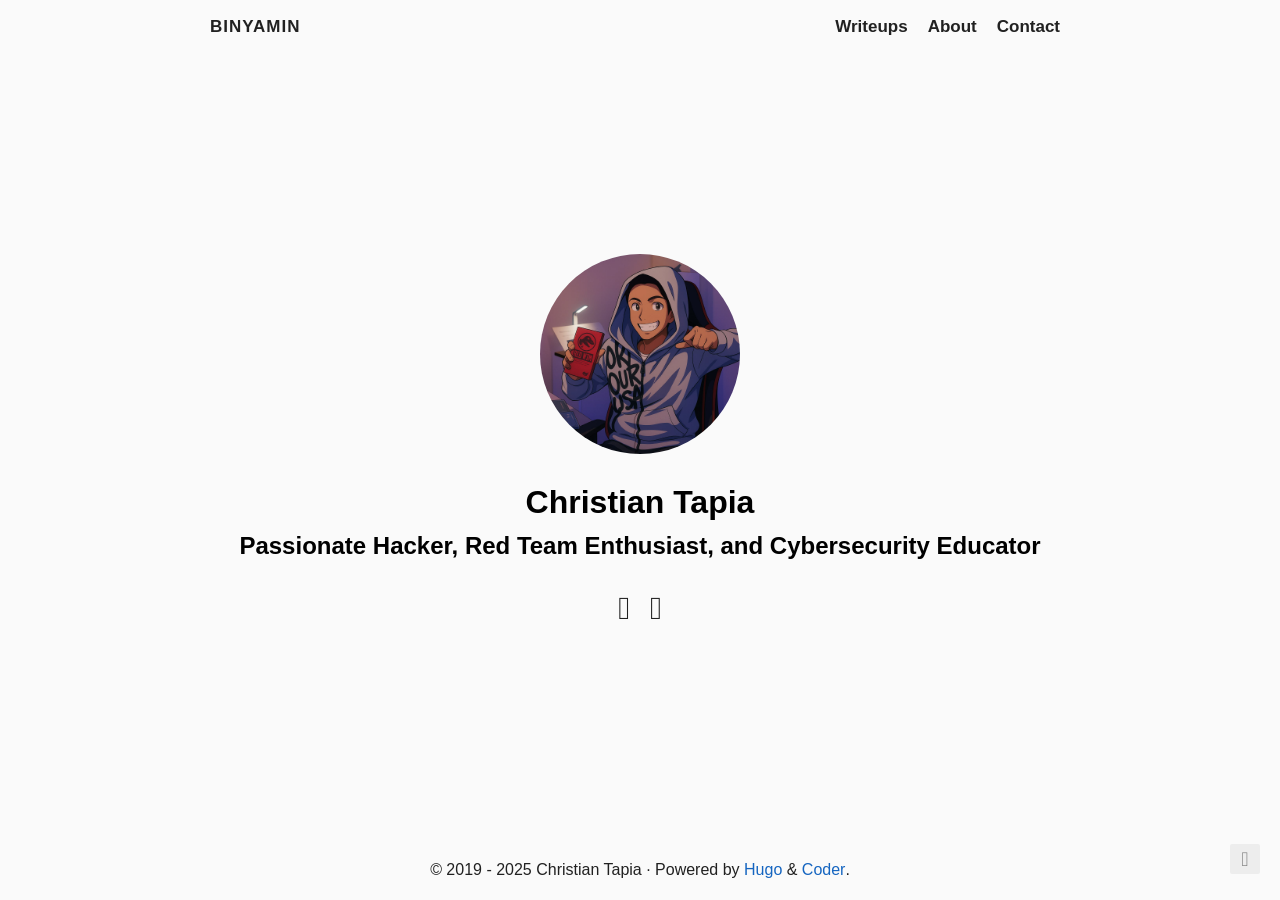
==== index.html @ 78fcf0c3 "Deploy sitio generado con Hugo" ====
<!doctype html><html lang=en><head><title>Binyamin</title>
<meta charset=utf-8><meta name=viewport content="width=device-width,initial-scale=1"><meta name=color-scheme content="light dark"><meta name=author content="Christian Tapia"><meta name=description content="Christian Tapia's personal website"><meta name=keywords content="blog,developer,personal,hacker,redteam,cybersecurity,educator,walkthroughs,ctfs,tryhackme"><meta name=twitter:card content="summary"><meta name=twitter:title content="Binyamin"><meta name=twitter:description content="Christian Tapia's personal website"><meta property="og:url" content="https://binyamint.github.io/"><meta property="og:site_name" content="Binyamin"><meta property="og:title" content="Binyamin"><meta property="og:description" content="Christian Tapia's personal website"><meta property="og:locale" content="en"><meta property="og:type" content="website"><link rel=canonical href=https://binyamint.github.io/><link rel=preload href=/fonts/fa-brands-400.woff2 as=font type=font/woff2 crossorigin><link rel=preload href=/fonts/fa-regular-400.woff2 as=font type=font/woff2 crossorigin><link rel=preload href=/fonts/fa-solid-900.woff2 as=font type=font/woff2 crossorigin><link rel=stylesheet href=/css/coder.min.7763f8bc6341ecf82378e867c285e1549abb063a899be313ccd25dbfcd24fa7d.css integrity="sha256-d2P4vGNB7PgjeOhnwoXhVJq7BjqJm+MTzNJdv80k+n0=" crossorigin=anonymous media=screen><link rel=stylesheet href=/css/coder-dark.min.a00e6364bacbc8266ad1cc81230774a1397198f8cfb7bcba29b7d6fcb54ce57f.css integrity="sha256-oA5jZLrLyCZq0cyBIwd0oTlxmPjPt7y6KbfW/LVM5X8=" crossorigin=anonymous media=screen><link rel=icon type=image/svg+xml href=/img/favicon.svg sizes=any><link rel=icon type=image/png href=/img/favicon-32x32.png sizes=32x32><link rel=icon type=image/png href=/img/favicon-16x16.png sizes=16x16><link rel=apple-touch-icon href=/images/apple-touch-icon.png><link rel=apple-touch-icon sizes=180x180 href=/images/apple-touch-icon.png><link rel=manifest href=/site.webmanifest><link rel=mask-icon href=/images/safari-pinned-tab.svg color=#5bbad5><link rel=alternate type=application/rss+xml href=/index.xml title=Binyamin><meta name=generator content="Hugo 0.145.0"></head><body class="preload-transitions colorscheme-auto"><div class=float-container><a id=dark-mode-toggle class=colorscheme-toggle><i class="fa-solid fa-adjust fa-fw" aria-hidden=true></i></a></div><main class=wrapper><nav class=navigation><section class=container><a class=navigation-title href=https://binyamint.github.io/>Binyamin
</a><input type=checkbox id=menu-toggle>
<label class="menu-button float-right" for=menu-toggle><i class="fa-solid fa-bars fa-fw" aria-hidden=true></i></label><ul class=navigation-list><li class=navigation-item><a class=navigation-link href=/writeups/>Writeups</a></li><li class=navigation-item><a class=navigation-link href=/about/>About</a></li><li class=navigation-item><a class=navigation-link href=/contact/>Contact</a></li></ul></section></nav><div class=content><section class="container centered"><div class=about><div class=avatar><img src=/images/avatar.jpg alt=avatar></div><h1>Christian Tapia</h1><h2>Passionate Hacker, Red Team Enthusiast, and Cybersecurity Educator</h2><ul><li><a href=https://github.com/BinyaminT aria-label=Github><i class="fa-brands fa-github fa-2x" aria-hidden=true></i></a></li><li><a href=https://www.linkedin.com/in/christian-tapia-tapia-257950b8/ aria-label=LinkedIn><i class="fa-brands fa-linkedin fa-2x" aria-hidden=true></i></a></li></ul></div></section></div><footer class=footer><section class=container>©
2019 -
2025
Christian Tapia
·
Powered by <a href=https://gohugo.io/ target=_blank rel=noopener>Hugo</a> & <a href=https://github.com/luizdepra/hugo-coder/ target=_blank rel=noopener>Coder</a>.</section></footer></main><script src=/js/coder.min.6ae284be93d2d19dad1f02b0039508d9aab3180a12a06dcc71b0b0ef7825a317.js integrity="sha256-auKEvpPS0Z2tHwKwA5UI2aqzGAoSoG3McbCw73gloxc="></script></body></html>
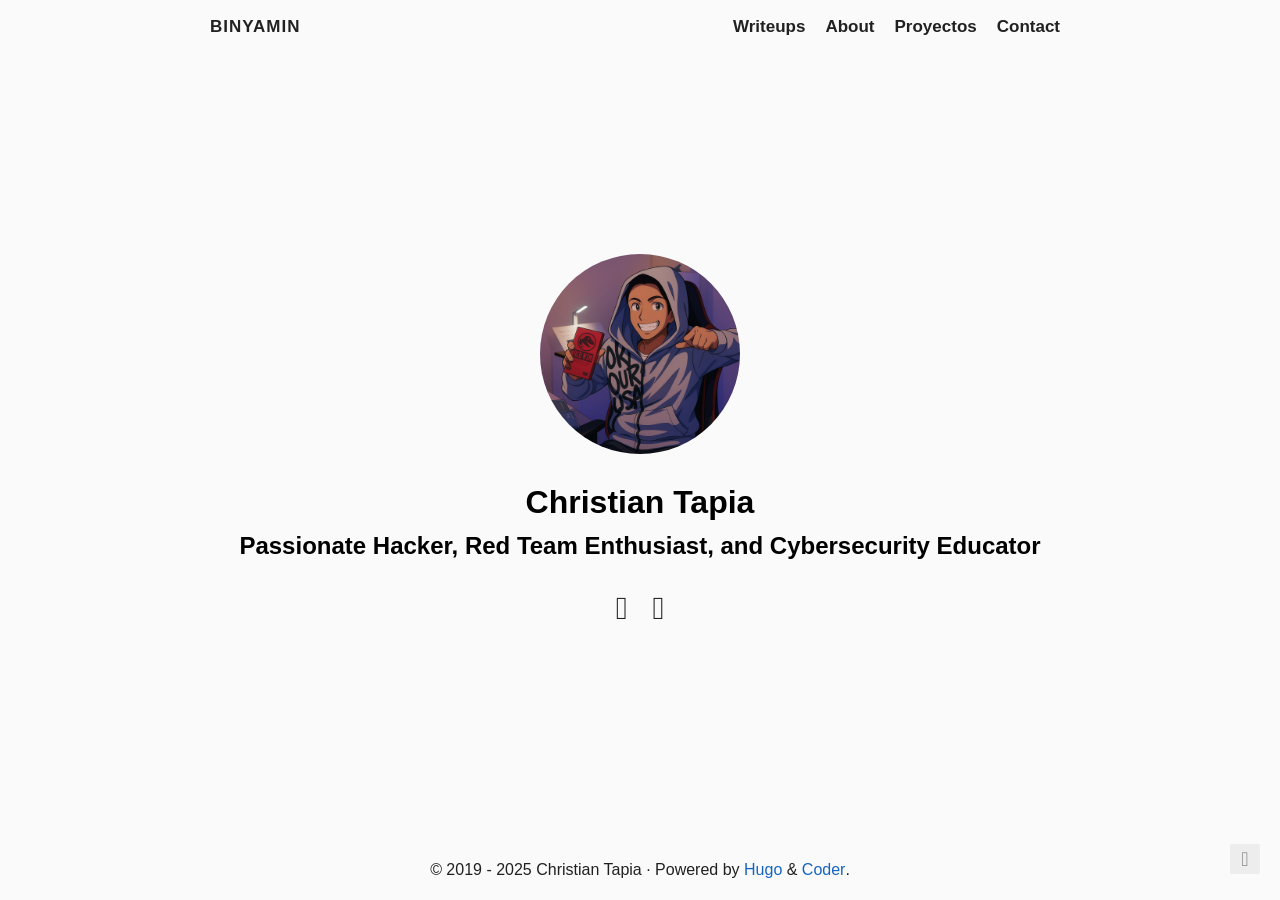
==== commit e9b0aa8d: "deploy" ====
--- a/index.html
+++ b/index.html
@@ -1,9 +1,250 @@
-<!doctype html><html lang=en><head><title>Binyamin</title>
-<meta charset=utf-8><meta name=viewport content="width=device-width,initial-scale=1"><meta name=color-scheme content="light dark"><meta name=author content="Christian Tapia"><meta name=description content="Christian Tapia's personal website"><meta name=keywords content="blog,developer,personal,hacker,redteam,cybersecurity,educator,walkthroughs,ctfs,tryhackme"><meta name=twitter:card content="summary"><meta name=twitter:title content="Binyamin"><meta name=twitter:description content="Christian Tapia's personal website"><meta property="og:url" content="https://binyamint.github.io/"><meta property="og:site_name" content="Binyamin"><meta property="og:title" content="Binyamin"><meta property="og:description" content="Christian Tapia's personal website"><meta property="og:locale" content="en"><meta property="og:type" content="website"><link rel=canonical href=https://binyamint.github.io/><link rel=preload href=/fonts/fa-brands-400.woff2 as=font type=font/woff2 crossorigin><link rel=preload href=/fonts/fa-regular-400.woff2 as=font type=font/woff2 crossorigin><link rel=preload href=/fonts/fa-solid-900.woff2 as=font type=font/woff2 crossorigin><link rel=stylesheet href=/css/coder.min.7763f8bc6341ecf82378e867c285e1549abb063a899be313ccd25dbfcd24fa7d.css integrity="sha256-d2P4vGNB7PgjeOhnwoXhVJq7BjqJm+MTzNJdv80k+n0=" crossorigin=anonymous media=screen><link rel=stylesheet href=/css/coder-dark.min.a00e6364bacbc8266ad1cc81230774a1397198f8cfb7bcba29b7d6fcb54ce57f.css integrity="sha256-oA5jZLrLyCZq0cyBIwd0oTlxmPjPt7y6KbfW/LVM5X8=" crossorigin=anonymous media=screen><link rel=icon type=image/svg+xml href=/img/favicon.svg sizes=any><link rel=icon type=image/png href=/img/favicon-32x32.png sizes=32x32><link rel=icon type=image/png href=/img/favicon-16x16.png sizes=16x16><link rel=apple-touch-icon href=/images/apple-touch-icon.png><link rel=apple-touch-icon sizes=180x180 href=/images/apple-touch-icon.png><link rel=manifest href=/site.webmanifest><link rel=mask-icon href=/images/safari-pinned-tab.svg color=#5bbad5><link rel=alternate type=application/rss+xml href=/index.xml title=Binyamin><meta name=generator content="Hugo 0.145.0"></head><body class="preload-transitions colorscheme-auto"><div class=float-container><a id=dark-mode-toggle class=colorscheme-toggle><i class="fa-solid fa-adjust fa-fw" aria-hidden=true></i></a></div><main class=wrapper><nav class=navigation><section class=container><a class=navigation-title href=https://binyamint.github.io/>Binyamin
-</a><input type=checkbox id=menu-toggle>
-<label class="menu-button float-right" for=menu-toggle><i class="fa-solid fa-bars fa-fw" aria-hidden=true></i></label><ul class=navigation-list><li class=navigation-item><a class=navigation-link href=/writeups/>Writeups</a></li><li class=navigation-item><a class=navigation-link href=/about/>About</a></li><li class=navigation-item><a class=navigation-link href=/contact/>Contact</a></li></ul></section></nav><div class=content><section class="container centered"><div class=about><div class=avatar><img src=/images/avatar.jpg alt=avatar></div><h1>Christian Tapia</h1><h2>Passionate Hacker, Red Team Enthusiast, and Cybersecurity Educator</h2><ul><li><a href=https://github.com/BinyaminT aria-label=Github><i class="fa-brands fa-github fa-2x" aria-hidden=true></i></a></li><li><a href=https://www.linkedin.com/in/christian-tapia-tapia-257950b8/ aria-label=LinkedIn><i class="fa-brands fa-linkedin fa-2x" aria-hidden=true></i></a></li></ul></div></section></div><footer class=footer><section class=container>©
-2019 -
-2025
-Christian Tapia
-·
-Powered by <a href=https://gohugo.io/ target=_blank rel=noopener>Hugo</a> & <a href=https://github.com/luizdepra/hugo-coder/ target=_blank rel=noopener>Coder</a>.</section></footer></main><script src=/js/coder.min.6ae284be93d2d19dad1f02b0039508d9aab3180a12a06dcc71b0b0ef7825a317.js integrity="sha256-auKEvpPS0Z2tHwKwA5UI2aqzGAoSoG3McbCw73gloxc="></script></body></html>+<!DOCTYPE html>
+<html lang="en">
+
+<head><script src="/livereload.js?mindelay=10&amp;v=2&amp;port=1313&amp;path=livereload" data-no-instant defer></script>
+  <title>Binyamin</title>
+  <meta charset="utf-8">
+<meta name="viewport" content="width=device-width, initial-scale=1.0">
+<meta name="color-scheme" content="light dark">
+
+
+
+
+<meta name="author" content="Christian Tapia">
+<meta name="description" content="Christian Tapia&#39;s personal website">
+<meta name="keywords" content="blog,developer,personal,hacker,redteam,cybersecurity,educator,walkthroughs,ctfs,tryhackme">
+
+
+
+  <meta name="twitter:card" content="summary">
+  <meta name="twitter:title" content="Binyamin">
+  <meta name="twitter:description" content="Christian Tapia&#39;s personal website">
+
+<meta property="og:url" content="http://localhost:1313/">
+  <meta property="og:site_name" content="Binyamin">
+  <meta property="og:title" content="Binyamin">
+  <meta property="og:description" content="Christian Tapia&#39;s personal website">
+  <meta property="og:locale" content="en">
+  <meta property="og:type" content="website">
+
+
+
+
+<link rel="canonical" href="http://localhost:1313/">
+
+
+<link rel="preload" href="/fonts/fa-brands-400.woff2" as="font" type="font/woff2" crossorigin>
+<link rel="preload" href="/fonts/fa-regular-400.woff2" as="font" type="font/woff2" crossorigin>
+<link rel="preload" href="/fonts/fa-solid-900.woff2" as="font" type="font/woff2" crossorigin>
+
+
+  
+  
+  <link rel="stylesheet" href="/css/coder.css" media="screen">
+
+
+
+
+
+
+  
+    
+    
+    <link rel="stylesheet" href="/css/coder-dark.css" media="screen">
+  
+
+
+
+ 
+
+
+
+
+<link rel="icon" type="image/svg+xml" href="/img/favicon.svg" sizes="any">
+<link rel="icon" type="image/png" href="/img/favicon-32x32.png" sizes="32x32">
+<link rel="icon" type="image/png" href="/img/favicon-16x16.png" sizes="16x16">
+
+<link rel="apple-touch-icon" href="/images/apple-touch-icon.png">
+<link rel="apple-touch-icon" sizes="180x180" href="/images/apple-touch-icon.png">
+
+<link rel="manifest" href="/site.webmanifest">
+<link rel="mask-icon" href="/images/safari-pinned-tab.svg" color="#5bbad5">
+
+
+<link rel="alternate" type="application/rss+xml" href="/index.xml" title="Binyamin" />
+
+
+<meta name="generator" content="Hugo 0.145.0">
+
+
+
+
+
+</head>
+
+
+
+
+
+
+<body class="preload-transitions colorscheme-auto">
+  
+<div class="float-container">
+    <a id="dark-mode-toggle" class="colorscheme-toggle">
+        <i class="fa-solid fa-adjust fa-fw" aria-hidden="true"></i>
+    </a>
+</div>
+
+
+  <main class="wrapper">
+    <nav class="navigation">
+  <section class="container">
+    
+    <a class="navigation-title" href="http://localhost:1313/">
+      Binyamin
+    </a>
+    
+    
+      <input type="checkbox" id="menu-toggle" />
+      <label class="menu-button float-right" for="menu-toggle">
+        <i class="fa-solid fa-bars fa-fw" aria-hidden="true"></i>
+      </label>
+      <ul class="navigation-list">
+        
+          
+            <li class="navigation-item">
+              <a class="navigation-link " href="/writeups/">Writeups</a>
+            </li>
+          
+            <li class="navigation-item">
+              <a class="navigation-link " href="/about/">About</a>
+            </li>
+          
+            <li class="navigation-item">
+              <a class="navigation-link " href="/proyects/">Proyectos</a>
+            </li>
+          
+            <li class="navigation-item">
+              <a class="navigation-link " href="/contact/">Contact</a>
+            </li>
+          
+        
+        
+      </ul>
+    
+  </section>
+</nav>
+
+
+    <div class="content">
+      
+  <section class="container centered">
+  <div class="about">
+    
+  
+    <div class="avatar"><img src="/images/avatar.jpg" alt="avatar"></div>
+  
+
+
+
+
+    <h1>Christian Tapia</h1>
+
+<h2>Passionate Hacker, Red Team Enthusiast, and Cybersecurity Educator </h2>
+
+
+
+    
+<ul>
+  
+    
+      <li>
+        <a href="https://github.com/BinyaminT" aria-label="Github"   >
+          <i class="fa-brands fa-github fa-2x" aria-hidden="true"></i>
+        </a>
+      </li>
+    
+  
+    
+      <li>
+        <a href="https://www.linkedin.com/in/christian-tapia-tapia-257950b8/" aria-label="LinkedIn"   >
+          <i class="fa-brands fa-linkedin fa-2x" aria-hidden="true"></i>
+        </a>
+      </li>
+    
+  
+</ul>
+
+  </div>
+
+  
+
+</section>
+
+
+    </div>
+
+    <footer class="footer">
+  <section class="container">
+    ©
+    
+      2019 -
+    
+    2025
+     Christian Tapia 
+    ·
+    
+    Powered by <a href="https://gohugo.io/" target="_blank" rel="noopener">Hugo</a> & <a href="https://github.com/luizdepra/hugo-coder/" target="_blank" rel="noopener">Coder</a>.
+    
+  </section>
+</footer>
+
+  </main>
+
+  
+
+  
+  
+  <script src="/js/coder.js"></script>
+  
+
+  
+
+  
+
+
+  
+
+  
+
+  
+
+  
+
+  
+
+  
+
+  
+
+  
+
+  
+
+  
+
+  
+
+  
+
+  
+
+  
+
+  
+
+  
+
+  
+</body>
+</html>
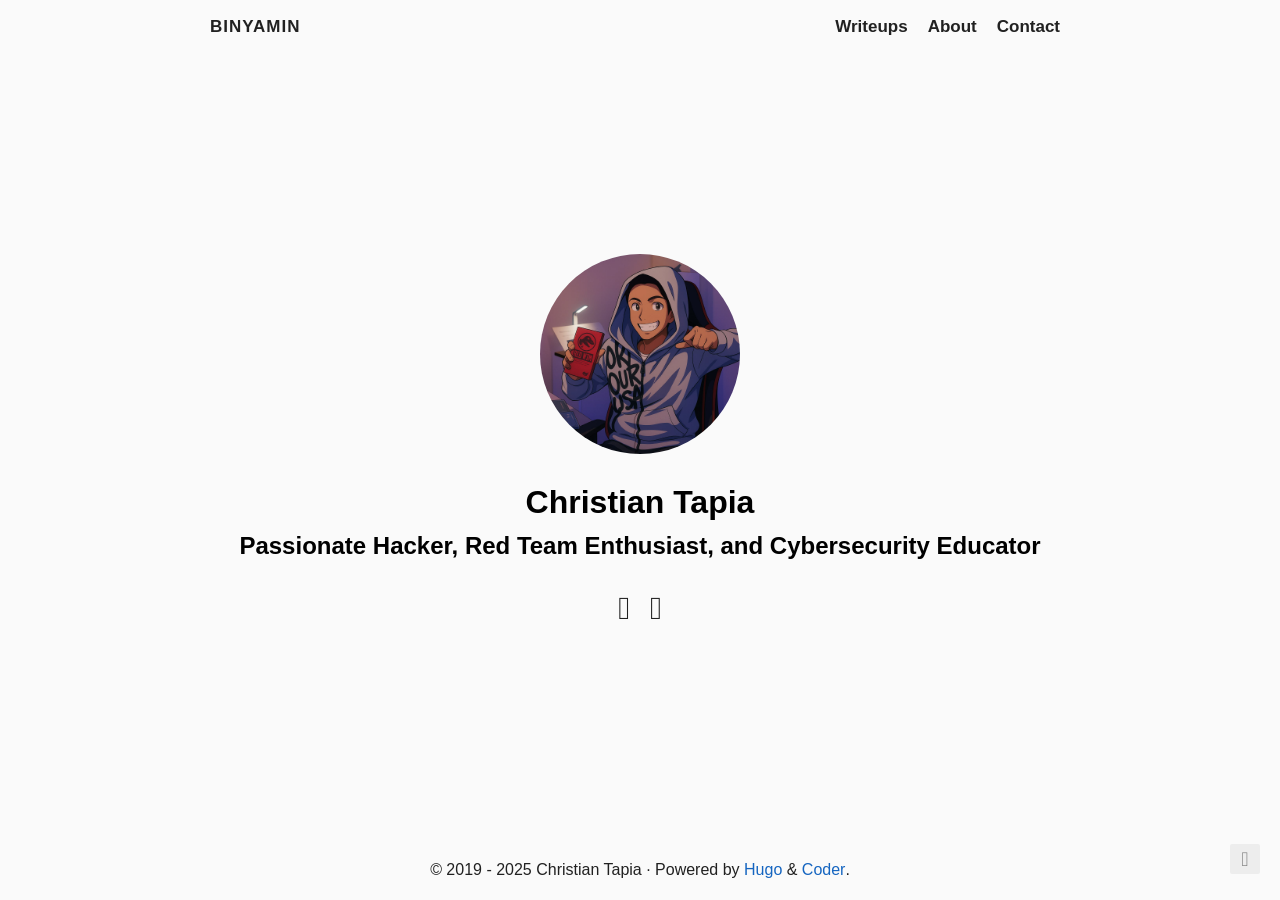
==== commit 7fadc094: "2do deploy" ====
--- a/index.html
+++ b/index.html
@@ -1,250 +1,9 @@
-<!DOCTYPE html>
-<html lang="en">
-
-<head><script src="/livereload.js?mindelay=10&amp;v=2&amp;port=1313&amp;path=livereload" data-no-instant defer></script>
-  <title>Binyamin</title>
-  <meta charset="utf-8">
-<meta name="viewport" content="width=device-width, initial-scale=1.0">
-<meta name="color-scheme" content="light dark">
-
-
-
-
-<meta name="author" content="Christian Tapia">
-<meta name="description" content="Christian Tapia&#39;s personal website">
-<meta name="keywords" content="blog,developer,personal,hacker,redteam,cybersecurity,educator,walkthroughs,ctfs,tryhackme">
-
-
-
-  <meta name="twitter:card" content="summary">
-  <meta name="twitter:title" content="Binyamin">
-  <meta name="twitter:description" content="Christian Tapia&#39;s personal website">
-
-<meta property="og:url" content="http://localhost:1313/">
-  <meta property="og:site_name" content="Binyamin">
-  <meta property="og:title" content="Binyamin">
-  <meta property="og:description" content="Christian Tapia&#39;s personal website">
-  <meta property="og:locale" content="en">
-  <meta property="og:type" content="website">
-
-
-
-
-<link rel="canonical" href="http://localhost:1313/">
-
-
-<link rel="preload" href="/fonts/fa-brands-400.woff2" as="font" type="font/woff2" crossorigin>
-<link rel="preload" href="/fonts/fa-regular-400.woff2" as="font" type="font/woff2" crossorigin>
-<link rel="preload" href="/fonts/fa-solid-900.woff2" as="font" type="font/woff2" crossorigin>
-
-
-  
-  
-  <link rel="stylesheet" href="/css/coder.css" media="screen">
-
-
-
-
-
-
-  
-    
-    
-    <link rel="stylesheet" href="/css/coder-dark.css" media="screen">
-  
-
-
-
- 
-
-
-
-
-<link rel="icon" type="image/svg+xml" href="/img/favicon.svg" sizes="any">
-<link rel="icon" type="image/png" href="/img/favicon-32x32.png" sizes="32x32">
-<link rel="icon" type="image/png" href="/img/favicon-16x16.png" sizes="16x16">
-
-<link rel="apple-touch-icon" href="/images/apple-touch-icon.png">
-<link rel="apple-touch-icon" sizes="180x180" href="/images/apple-touch-icon.png">
-
-<link rel="manifest" href="/site.webmanifest">
-<link rel="mask-icon" href="/images/safari-pinned-tab.svg" color="#5bbad5">
-
-
-<link rel="alternate" type="application/rss+xml" href="/index.xml" title="Binyamin" />
-
-
-<meta name="generator" content="Hugo 0.145.0">
-
-
-
-
-
-</head>
-
-
-
-
-
-
-<body class="preload-transitions colorscheme-auto">
-  
-<div class="float-container">
-    <a id="dark-mode-toggle" class="colorscheme-toggle">
-        <i class="fa-solid fa-adjust fa-fw" aria-hidden="true"></i>
-    </a>
-</div>
-
-
-  <main class="wrapper">
-    <nav class="navigation">
-  <section class="container">
-    
-    <a class="navigation-title" href="http://localhost:1313/">
-      Binyamin
-    </a>
-    
-    
-      <input type="checkbox" id="menu-toggle" />
-      <label class="menu-button float-right" for="menu-toggle">
-        <i class="fa-solid fa-bars fa-fw" aria-hidden="true"></i>
-      </label>
-      <ul class="navigation-list">
-        
-          
-            <li class="navigation-item">
-              <a class="navigation-link " href="/writeups/">Writeups</a>
-            </li>
-          
-            <li class="navigation-item">
-              <a class="navigation-link " href="/about/">About</a>
-            </li>
-          
-            <li class="navigation-item">
-              <a class="navigation-link " href="/proyects/">Proyectos</a>
-            </li>
-          
-            <li class="navigation-item">
-              <a class="navigation-link " href="/contact/">Contact</a>
-            </li>
-          
-        
-        
-      </ul>
-    
-  </section>
-</nav>
-
-
-    <div class="content">
-      
-  <section class="container centered">
-  <div class="about">
-    
-  
-    <div class="avatar"><img src="/images/avatar.jpg" alt="avatar"></div>
-  
-
-
-
-
-    <h1>Christian Tapia</h1>
-
-<h2>Passionate Hacker, Red Team Enthusiast, and Cybersecurity Educator </h2>
-
-
-
-    
-<ul>
-  
-    
-      <li>
-        <a href="https://github.com/BinyaminT" aria-label="Github"   >
-          <i class="fa-brands fa-github fa-2x" aria-hidden="true"></i>
-        </a>
-      </li>
-    
-  
-    
-      <li>
-        <a href="https://www.linkedin.com/in/christian-tapia-tapia-257950b8/" aria-label="LinkedIn"   >
-          <i class="fa-brands fa-linkedin fa-2x" aria-hidden="true"></i>
-        </a>
-      </li>
-    
-  
-</ul>
-
-  </div>
-
-  
-
-</section>
-
-
-    </div>
-
-    <footer class="footer">
-  <section class="container">
-    ©
-    
-      2019 -
-    
-    2025
-     Christian Tapia 
-    ·
-    
-    Powered by <a href="https://gohugo.io/" target="_blank" rel="noopener">Hugo</a> & <a href="https://github.com/luizdepra/hugo-coder/" target="_blank" rel="noopener">Coder</a>.
-    
-  </section>
-</footer>
-
-  </main>
-
-  
-
-  
-  
-  <script src="/js/coder.js"></script>
-  
-
-  
-
-  
-
-
-  
-
-  
-
-  
-
-  
-
-  
-
-  
-
-  
-
-  
-
-  
-
-  
-
-  
-
-  
-
-  
-
-  
-
-  
-
-  
-
-  
-</body>
-</html>
+<!doctype html><html lang=en><head><title>Binyamin</title>
+<meta charset=utf-8><meta name=viewport content="width=device-width,initial-scale=1"><meta name=color-scheme content="light dark"><meta name=author content="Christian Tapia"><meta name=description content="Christian Tapia's personal website"><meta name=keywords content="blog,developer,personal,hacker,redteam,cybersecurity,educator,walkthroughs,ctfs,tryhackme"><meta name=twitter:card content="summary"><meta name=twitter:title content="Binyamin"><meta name=twitter:description content="Christian Tapia's personal website"><meta property="og:url" content="https://binyamint.github.io/"><meta property="og:site_name" content="Binyamin"><meta property="og:title" content="Binyamin"><meta property="og:description" content="Christian Tapia's personal website"><meta property="og:locale" content="en"><meta property="og:type" content="website"><link rel=canonical href=https://binyamint.github.io/><link rel=preload href=/fonts/fa-brands-400.woff2 as=font type=font/woff2 crossorigin><link rel=preload href=/fonts/fa-regular-400.woff2 as=font type=font/woff2 crossorigin><link rel=preload href=/fonts/fa-solid-900.woff2 as=font type=font/woff2 crossorigin><link rel=stylesheet href=/css/coder.min.7763f8bc6341ecf82378e867c285e1549abb063a899be313ccd25dbfcd24fa7d.css integrity="sha256-d2P4vGNB7PgjeOhnwoXhVJq7BjqJm+MTzNJdv80k+n0=" crossorigin=anonymous media=screen><link rel=stylesheet href=/css/coder-dark.min.a00e6364bacbc8266ad1cc81230774a1397198f8cfb7bcba29b7d6fcb54ce57f.css integrity="sha256-oA5jZLrLyCZq0cyBIwd0oTlxmPjPt7y6KbfW/LVM5X8=" crossorigin=anonymous media=screen><link rel=icon type=image/svg+xml href=/img/favicon.svg sizes=any><link rel=icon type=image/png href=/img/favicon-32x32.png sizes=32x32><link rel=icon type=image/png href=/img/favicon-16x16.png sizes=16x16><link rel=apple-touch-icon href=/images/apple-touch-icon.png><link rel=apple-touch-icon sizes=180x180 href=/images/apple-touch-icon.png><link rel=manifest href=/site.webmanifest><link rel=mask-icon href=/images/safari-pinned-tab.svg color=#5bbad5><link rel=alternate type=application/rss+xml href=/index.xml title=Binyamin><meta name=generator content="Hugo 0.145.0"></head><body class="preload-transitions colorscheme-auto"><div class=float-container><a id=dark-mode-toggle class=colorscheme-toggle><i class="fa-solid fa-adjust fa-fw" aria-hidden=true></i></a></div><main class=wrapper><nav class=navigation><section class=container><a class=navigation-title href=https://binyamint.github.io/>Binyamin
+</a><input type=checkbox id=menu-toggle>
+<label class="menu-button float-right" for=menu-toggle><i class="fa-solid fa-bars fa-fw" aria-hidden=true></i></label><ul class=navigation-list><li class=navigation-item><a class=navigation-link href=/writeups/>Writeups</a></li><li class=navigation-item><a class=navigation-link href=/about/>About</a></li><li class=navigation-item><a class=navigation-link href=/contact/>Contact</a></li></ul></section></nav><div class=content><section class="container centered"><div class=about><div class=avatar><img src=/images/avatar.jpg alt=avatar></div><h1>Christian Tapia</h1><h2>Passionate Hacker, Red Team Enthusiast, and Cybersecurity Educator</h2><ul><li><a href=https://github.com/BinyaminT aria-label=Github><i class="fa-brands fa-github fa-2x" aria-hidden=true></i></a></li><li><a href=https://www.linkedin.com/in/christian-tapia-tapia-257950b8/ aria-label=LinkedIn><i class="fa-brands fa-linkedin fa-2x" aria-hidden=true></i></a></li></ul></div></section></div><footer class=footer><section class=container>©
+2019 -
+2025
+Christian Tapia
+·
+Powered by <a href=https://gohugo.io/ target=_blank rel=noopener>Hugo</a> & <a href=https://github.com/luizdepra/hugo-coder/ target=_blank rel=noopener>Coder</a>.</section></footer></main><script src=/js/coder.min.6ae284be93d2d19dad1f02b0039508d9aab3180a12a06dcc71b0b0ef7825a317.js integrity="sha256-auKEvpPS0Z2tHwKwA5UI2aqzGAoSoG3McbCw73gloxc="></script></body></html>
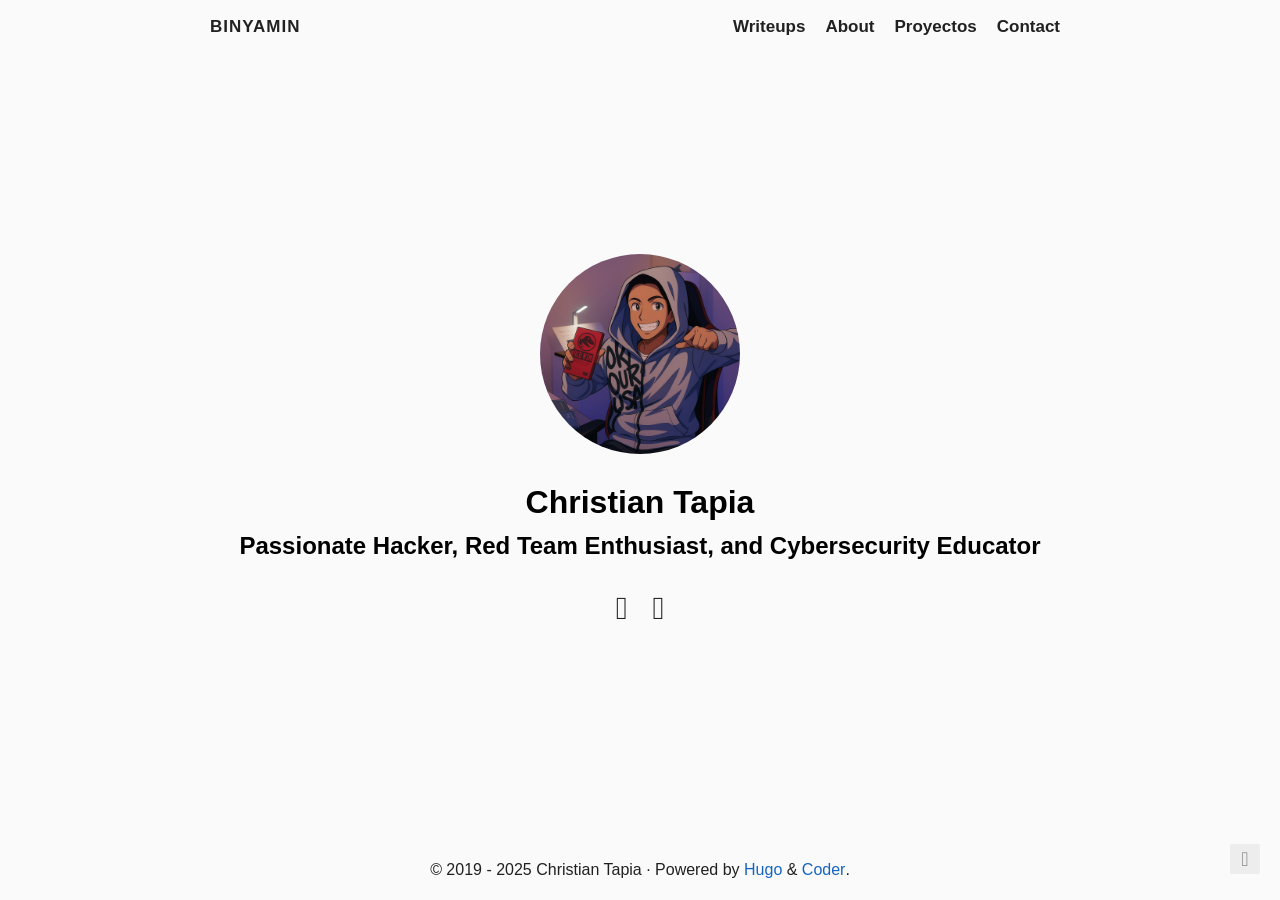
==== commit d346c854: "proyectos" ====
--- a/index.html
+++ b/index.html
@@ -1,9 +1,250 @@
-<!doctype html><html lang=en><head><title>Binyamin</title>
-<meta charset=utf-8><meta name=viewport content="width=device-width,initial-scale=1"><meta name=color-scheme content="light dark"><meta name=author content="Christian Tapia"><meta name=description content="Christian Tapia's personal website"><meta name=keywords content="blog,developer,personal,hacker,redteam,cybersecurity,educator,walkthroughs,ctfs,tryhackme"><meta name=twitter:card content="summary"><meta name=twitter:title content="Binyamin"><meta name=twitter:description content="Christian Tapia's personal website"><meta property="og:url" content="https://binyamint.github.io/"><meta property="og:site_name" content="Binyamin"><meta property="og:title" content="Binyamin"><meta property="og:description" content="Christian Tapia's personal website"><meta property="og:locale" content="en"><meta property="og:type" content="website"><link rel=canonical href=https://binyamint.github.io/><link rel=preload href=/fonts/fa-brands-400.woff2 as=font type=font/woff2 crossorigin><link rel=preload href=/fonts/fa-regular-400.woff2 as=font type=font/woff2 crossorigin><link rel=preload href=/fonts/fa-solid-900.woff2 as=font type=font/woff2 crossorigin><link rel=stylesheet href=/css/coder.min.7763f8bc6341ecf82378e867c285e1549abb063a899be313ccd25dbfcd24fa7d.css integrity="sha256-d2P4vGNB7PgjeOhnwoXhVJq7BjqJm+MTzNJdv80k+n0=" crossorigin=anonymous media=screen><link rel=stylesheet href=/css/coder-dark.min.a00e6364bacbc8266ad1cc81230774a1397198f8cfb7bcba29b7d6fcb54ce57f.css integrity="sha256-oA5jZLrLyCZq0cyBIwd0oTlxmPjPt7y6KbfW/LVM5X8=" crossorigin=anonymous media=screen><link rel=icon type=image/svg+xml href=/img/favicon.svg sizes=any><link rel=icon type=image/png href=/img/favicon-32x32.png sizes=32x32><link rel=icon type=image/png href=/img/favicon-16x16.png sizes=16x16><link rel=apple-touch-icon href=/images/apple-touch-icon.png><link rel=apple-touch-icon sizes=180x180 href=/images/apple-touch-icon.png><link rel=manifest href=/site.webmanifest><link rel=mask-icon href=/images/safari-pinned-tab.svg color=#5bbad5><link rel=alternate type=application/rss+xml href=/index.xml title=Binyamin><meta name=generator content="Hugo 0.145.0"></head><body class="preload-transitions colorscheme-auto"><div class=float-container><a id=dark-mode-toggle class=colorscheme-toggle><i class="fa-solid fa-adjust fa-fw" aria-hidden=true></i></a></div><main class=wrapper><nav class=navigation><section class=container><a class=navigation-title href=https://binyamint.github.io/>Binyamin
-</a><input type=checkbox id=menu-toggle>
-<label class="menu-button float-right" for=menu-toggle><i class="fa-solid fa-bars fa-fw" aria-hidden=true></i></label><ul class=navigation-list><li class=navigation-item><a class=navigation-link href=/writeups/>Writeups</a></li><li class=navigation-item><a class=navigation-link href=/about/>About</a></li><li class=navigation-item><a class=navigation-link href=/contact/>Contact</a></li></ul></section></nav><div class=content><section class="container centered"><div class=about><div class=avatar><img src=/images/avatar.jpg alt=avatar></div><h1>Christian Tapia</h1><h2>Passionate Hacker, Red Team Enthusiast, and Cybersecurity Educator</h2><ul><li><a href=https://github.com/BinyaminT aria-label=Github><i class="fa-brands fa-github fa-2x" aria-hidden=true></i></a></li><li><a href=https://www.linkedin.com/in/christian-tapia-tapia-257950b8/ aria-label=LinkedIn><i class="fa-brands fa-linkedin fa-2x" aria-hidden=true></i></a></li></ul></div></section></div><footer class=footer><section class=container>©
-2019 -
-2025
-Christian Tapia
-·
-Powered by <a href=https://gohugo.io/ target=_blank rel=noopener>Hugo</a> & <a href=https://github.com/luizdepra/hugo-coder/ target=_blank rel=noopener>Coder</a>.</section></footer></main><script src=/js/coder.min.6ae284be93d2d19dad1f02b0039508d9aab3180a12a06dcc71b0b0ef7825a317.js integrity="sha256-auKEvpPS0Z2tHwKwA5UI2aqzGAoSoG3McbCw73gloxc="></script></body></html>+<!DOCTYPE html>
+<html lang="en">
+
+<head>
+  <title>Binyamin</title>
+  <meta charset="utf-8">
+<meta name="viewport" content="width=device-width, initial-scale=1.0">
+<meta name="color-scheme" content="light dark">
+
+
+
+
+<meta name="author" content="Christian Tapia">
+<meta name="description" content="Christian Tapia&#39;s personal website">
+<meta name="keywords" content="blog,developer,personal,hacker,redteam,cybersecurity,educator,walkthroughs,ctfs,tryhackme">
+
+
+
+  <meta name="twitter:card" content="summary">
+  <meta name="twitter:title" content="Binyamin">
+  <meta name="twitter:description" content="Christian Tapia&#39;s personal website">
+
+<meta property="og:url" content="https://binyamint.github.io/">
+  <meta property="og:site_name" content="Binyamin">
+  <meta property="og:title" content="Binyamin">
+  <meta property="og:description" content="Christian Tapia&#39;s personal website">
+  <meta property="og:locale" content="en">
+  <meta property="og:type" content="website">
+
+
+
+
+<link rel="canonical" href="https://binyamint.github.io/">
+
+
+<link rel="preload" href="/fonts/fa-brands-400.woff2" as="font" type="font/woff2" crossorigin>
+<link rel="preload" href="/fonts/fa-regular-400.woff2" as="font" type="font/woff2" crossorigin>
+<link rel="preload" href="/fonts/fa-solid-900.woff2" as="font" type="font/woff2" crossorigin>
+
+
+  
+  
+  <link rel="stylesheet" href="/css/coder.min.7763f8bc6341ecf82378e867c285e1549abb063a899be313ccd25dbfcd24fa7d.css" integrity="sha256-d2P4vGNB7PgjeOhnwoXhVJq7BjqJm&#43;MTzNJdv80k&#43;n0=" crossorigin="anonymous" media="screen" />
+
+
+
+
+
+
+  
+    
+    
+    <link rel="stylesheet" href="/css/coder-dark.min.a00e6364bacbc8266ad1cc81230774a1397198f8cfb7bcba29b7d6fcb54ce57f.css" integrity="sha256-oA5jZLrLyCZq0cyBIwd0oTlxmPjPt7y6KbfW/LVM5X8=" crossorigin="anonymous" media="screen" />
+  
+
+
+
+ 
+
+
+
+
+<link rel="icon" type="image/svg+xml" href="/img/favicon.svg" sizes="any">
+<link rel="icon" type="image/png" href="/img/favicon-32x32.png" sizes="32x32">
+<link rel="icon" type="image/png" href="/img/favicon-16x16.png" sizes="16x16">
+
+<link rel="apple-touch-icon" href="/images/apple-touch-icon.png">
+<link rel="apple-touch-icon" sizes="180x180" href="/images/apple-touch-icon.png">
+
+<link rel="manifest" href="/site.webmanifest">
+<link rel="mask-icon" href="/images/safari-pinned-tab.svg" color="#5bbad5">
+
+
+<link rel="alternate" type="application/rss+xml" href="/index.xml" title="Binyamin" />
+
+
+<meta name="generator" content="Hugo 0.145.0">
+
+
+
+
+
+</head>
+
+
+
+
+
+
+<body class="preload-transitions colorscheme-auto">
+  
+<div class="float-container">
+    <a id="dark-mode-toggle" class="colorscheme-toggle">
+        <i class="fa-solid fa-adjust fa-fw" aria-hidden="true"></i>
+    </a>
+</div>
+
+
+  <main class="wrapper">
+    <nav class="navigation">
+  <section class="container">
+    
+    <a class="navigation-title" href="https://binyamint.github.io/">
+      Binyamin
+    </a>
+    
+    
+      <input type="checkbox" id="menu-toggle" />
+      <label class="menu-button float-right" for="menu-toggle">
+        <i class="fa-solid fa-bars fa-fw" aria-hidden="true"></i>
+      </label>
+      <ul class="navigation-list">
+        
+          
+            <li class="navigation-item">
+              <a class="navigation-link " href="/writeups/">Writeups</a>
+            </li>
+          
+            <li class="navigation-item">
+              <a class="navigation-link " href="/about/">About</a>
+            </li>
+          
+            <li class="navigation-item">
+              <a class="navigation-link " href="/proyect/">Proyectos</a>
+            </li>
+          
+            <li class="navigation-item">
+              <a class="navigation-link " href="/contact/">Contact</a>
+            </li>
+          
+        
+        
+      </ul>
+    
+  </section>
+</nav>
+
+
+    <div class="content">
+      
+  <section class="container centered">
+  <div class="about">
+    
+  
+    <div class="avatar"><img src="/images/avatar.jpg" alt="avatar"></div>
+  
+
+
+
+
+    <h1>Christian Tapia</h1>
+
+<h2>Passionate Hacker, Red Team Enthusiast, and Cybersecurity Educator </h2>
+
+
+
+    
+<ul>
+  
+    
+      <li>
+        <a href="https://github.com/BinyaminT" aria-label="Github"   >
+          <i class="fa-brands fa-github fa-2x" aria-hidden="true"></i>
+        </a>
+      </li>
+    
+  
+    
+      <li>
+        <a href="https://www.linkedin.com/in/christian-tapia-tapia-257950b8/" aria-label="LinkedIn"   >
+          <i class="fa-brands fa-linkedin fa-2x" aria-hidden="true"></i>
+        </a>
+      </li>
+    
+  
+</ul>
+
+  </div>
+
+  
+
+</section>
+
+
+    </div>
+
+    <footer class="footer">
+  <section class="container">
+    ©
+    
+      2019 -
+    
+    2025
+     Christian Tapia 
+    ·
+    
+    Powered by <a href="https://gohugo.io/" target="_blank" rel="noopener">Hugo</a> & <a href="https://github.com/luizdepra/hugo-coder/" target="_blank" rel="noopener">Coder</a>.
+    
+  </section>
+</footer>
+
+  </main>
+
+  
+
+  
+  
+  <script src="/js/coder.min.6ae284be93d2d19dad1f02b0039508d9aab3180a12a06dcc71b0b0ef7825a317.js" integrity="sha256-auKEvpPS0Z2tHwKwA5UI2aqzGAoSoG3McbCw73gloxc="></script>
+  
+
+  
+
+  
+
+
+  
+
+  
+
+  
+
+  
+
+  
+
+  
+
+  
+
+  
+
+  
+
+  
+
+  
+
+  
+
+  
+
+  
+
+  
+
+  
+
+  
+</body>
+</html>
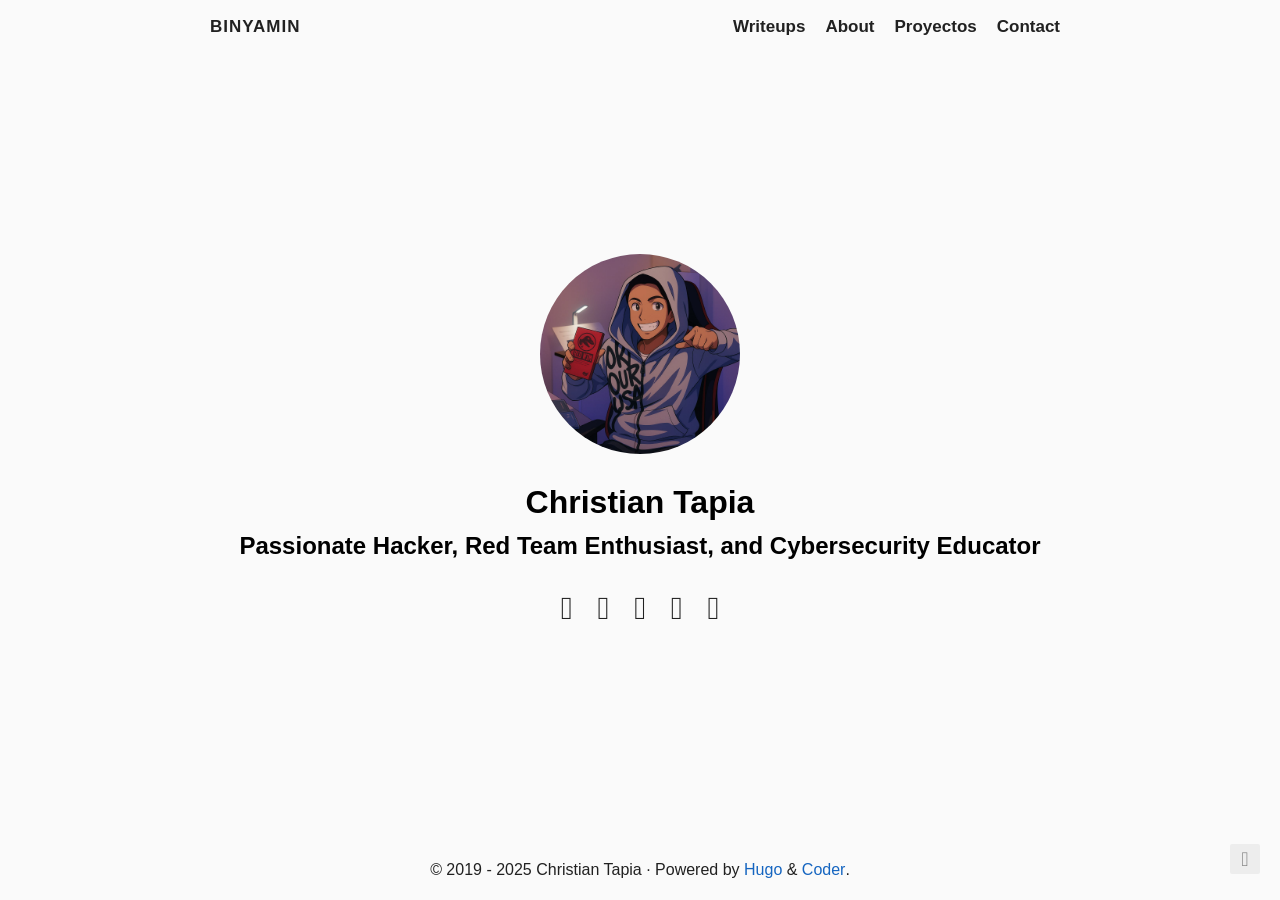
==== commit 26a283aa: "Add TikTok, Instagram, and YouTube social links" ====
--- a/index.html
+++ b/index.html
@@ -171,6 +171,24 @@
           <i class="fa-brands fa-linkedin fa-2x" aria-hidden="true"></i>
         </a>
       </li>
+
+      <li>
+        <a href="https://www.tiktok.com/@bit_a_bit_binyamin?_r=1&amp;_t=ZS-95p2ISE78Lg" aria-label="TikTok"   >
+          <i class="fa-brands fa-tiktok fa-2x" aria-hidden="true"></i>
+        </a>
+      </li>
+
+      <li>
+        <a href="https://www.instagram.com/bitabit.by.binyamin?igsh=MXQybHdrOHBkNDZuMg==" aria-label="Instagram"   >
+          <i class="fa-brands fa-instagram fa-2x" aria-hidden="true"></i>
+        </a>
+      </li>
+
+      <li>
+        <a href="https://www.instagram.com/bitabit.by.binyamin?igsh=MXQybHdrOHBkNDZuMg==" aria-label="YouTube"   >
+          <i class="fa-brands fa-youtube fa-2x" aria-hidden="true"></i>
+        </a>
+      </li>
     
   
 </ul>
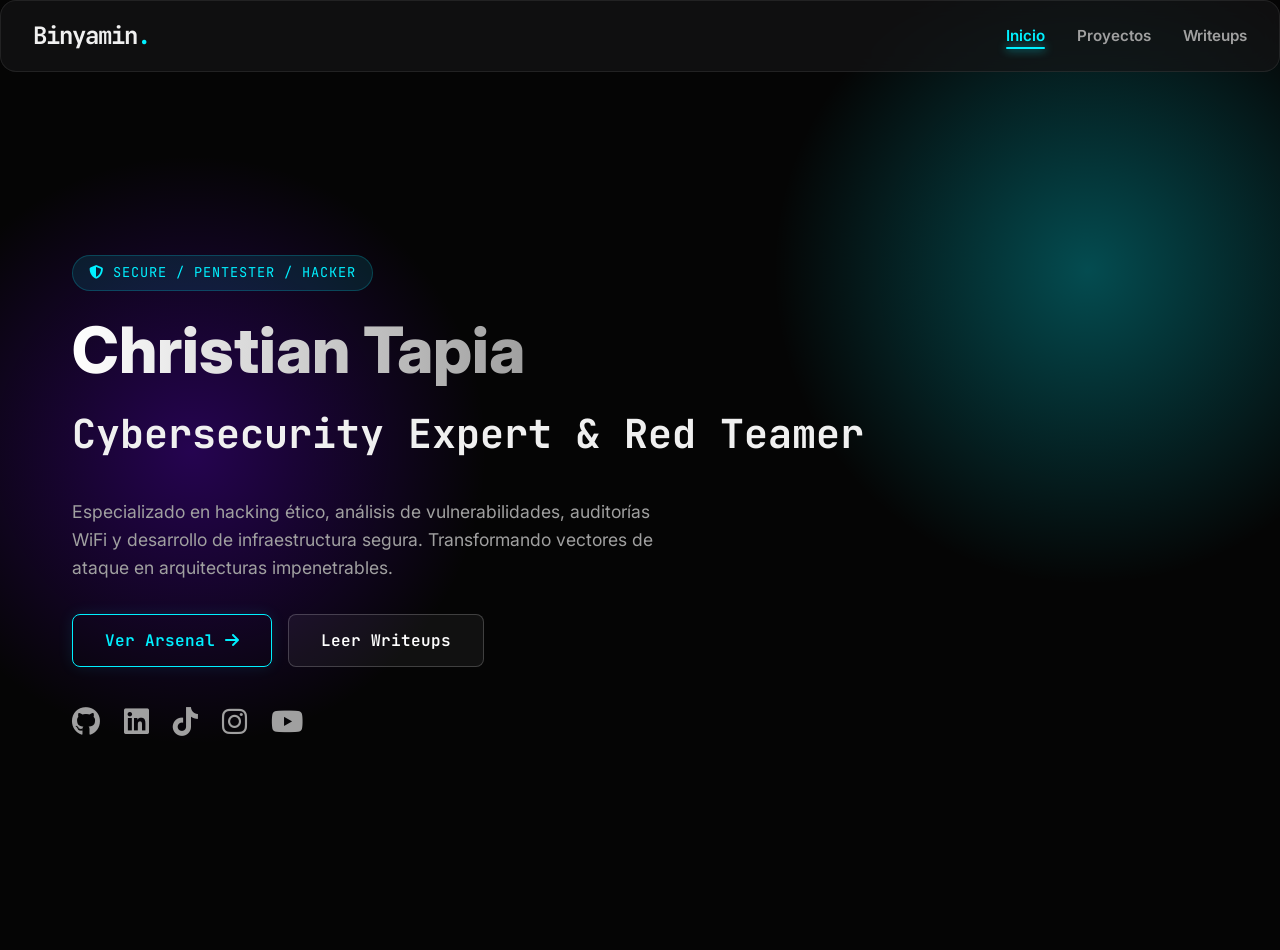
==== commit 86d66673: "feat: complete redesign as SPA, drop hugo, add Melfi & Benguard" ====
--- a/index.html
+++ b/index.html
@@ -1,268 +1,164 @@
 <!DOCTYPE html>
-<html lang="en">
+<html lang="es">
+<head>
+    <meta charset="UTF-8">
+    <meta name="viewport" content="width=device-width, initial-scale=1.0">
+    <title>Christian Tapia | Cybersecurity Expert</title>
+    <meta name="description" content="Portafolio profesional de Christian Tapia, especialista en ciberseguridad, pentesting y análisis de malware.">
+    <!-- FontAwesome for icons -->
+    <link rel="stylesheet" href="https://cdnjs.cloudflare.com/ajax/libs/font-awesome/6.4.0/css/all.min.css">
+    <!-- Custom CSS -->
+    <link rel="stylesheet" href="css/styles.css">
+</head>
+<body>
 
-<head>
-  <title>Binyamin</title>
-  <meta charset="utf-8">
-<meta name="viewport" content="width=device-width, initial-scale=1.0">
-<meta name="color-scheme" content="light dark">
+    <!-- Navigation -->
+    <nav class="glass">
+        <a href="#home" class="logo" onclick="switchTab('home')">Binyamin<span>.</span></a>
+        <ul class="nav-links">
+            <li><a onclick="switchTab('home')" class="tab-btn active" data-target="home">Inicio</a></li>
+            <li><a onclick="switchTab('proyectos')" class="tab-btn" data-target="proyectos">Proyectos</a></li>
+            <li><a onclick="switchTab('writeups')" class="tab-btn" data-target="writeups">Writeups</a></li>
+        </ul>
+    </nav>
 
+    <!-- HOME TAB -->
+    <section id="home" class="tab-content active">
+        <div class="container hero">
+            <div class="cyber-badge"><i class="fa-solid fa-shield-halved"></i> SECURE / PENTESTER / HACKER</div>
+            <h1>Christian Tapia</h1>
+            <h2>Cybersecurity Expert & Red Teamer</h2>
+            <p>Especializado en hacking ético, análisis de vulnerabilidades, auditorías WiFi y desarrollo de infraestructura segura. Transformando vectores de ataque en arquitecturas impenetrables.</p>
+            
+            <div style="display: flex; gap: 1rem; flex-wrap: wrap;">
+                <a onclick="switchTab('proyectos')" class="btn btn-primary">Ver Arsenal <i class="fa-solid fa-arrow-right"></i></a>
+                <a onclick="switchTab('writeups')" class="btn btn-primary" style="background: rgba(255,255,255,0.05); color: #fff; border-color: rgba(255,255,255,0.2); box-shadow: none;">Leer Writeups</a>
+            </div>
 
+            <div class="social-links">
+                <a href="https://github.com/BinyaminT" target="_blank" aria-label="GitHub"><i class="fa-brands fa-github"></i></a>
+                <a href="https://www.linkedin.com/in/christian-tapia-tapia-257950b8/" target="_blank" aria-label="LinkedIn"><i class="fa-brands fa-linkedin"></i></a>
+                <a href="https://www.tiktok.com/@bit_a_bit_binyamin?_r=1&_t=ZS-95p2ISE78Lg" target="_blank" aria-label="TikTok"><i class="fa-brands fa-tiktok"></i></a>
+                <a href="https://www.instagram.com/bitabit.by.binyamin?igsh=MXQybHdrOHBkNDZuMg==" target="_blank" aria-label="Instagram"><i class="fa-brands fa-instagram"></i></a>
+                <a href="https://youtube.com/@bitabitbybinyamin?si=Z0oVAETAiEfKfwPU" target="_blank" aria-label="YouTube"><i class="fa-brands fa-youtube"></i></a>
+            </div>
+        </div>
+    </section>
 
+    <!-- PROYECTOS TAB -->
+    <section id="proyectos" class="tab-content">
+        <div class="container">
+            <h2>>_ PROYECTOS TÉCNICOS</h2>
+            <p>Desarrollo de herramientas ofensivas y defensivas, integrando hardware y software para auditorías avanzadas.</p>
+            
+            <div class="grid">
+                <!-- Melfi Project -->
+                <div class="card glass">
+                    <img src="images/melfi.png" alt="Melfi Project">
+                    <h3>Melfi</h3>
+                    <p>Proyecto basado en ESP32 con un enfoque avanzado en auditoría WiFi. Diseñado para realizar análisis de espectro, captura de handshakes, y pruebas de penetración en redes inalámbricas utilizando técnicas de hotplugging y automatización de payloads.</p>
+                    <div class="tags">
+                        <span class="tag">ESP32</span>
+                        <span class="tag">WiFi Auditing</span>
+                        <span class="tag">C++</span>
+                        <span class="tag">Hardware Hacking</span>
+                    </div>
+                </div>
 
-<meta name="author" content="Christian Tapia">
-<meta name="description" content="Christian Tapia&#39;s personal website">
-<meta name="keywords" content="blog,developer,personal,hacker,redteam,cybersecurity,educator,walkthroughs,ctfs,tryhackme">
+                <!-- BenGuard Project -->
+                <div class="card glass">
+                    <img src="images/benguard.png" alt="BenGuard VPN">
+                    <h3>BenGuard VPN</h3>
+                    <p>Plataforma de infraestructura segura y gestión de VPN. Incluye un dashboard profesional con autenticación OAuth2, despliegue de túneles WireGuard, verificación en tiempo real (Spectre-6) e integración mediante API REST segura.</p>
+                    <div class="tags">
+                        <span class="tag">Python</span>
+                        <span class="tag">FastAPI</span>
+                        <span class="tag">WireGuard</span>
+                        <span class="tag">Docker</span>
+                    </div>
+                </div>
+            </div>
+        </div>
+    </section>
 
+    <!-- WRITEUPS TAB -->
+    <section id="writeups" class="tab-content">
+        <div class="container">
+            <h2>>_ CTF WRITEUPS</h2>
+            <p>He resuelto múltiples desafíos en TryHackMe y plataformas similares. Aquí detallo el análisis, la explotación de vulnerabilidades (CVEs) y la escalada de privilegios.</p>
+            
+            <div class="grid">
+                <!-- Writeup 1 -->
+                <a href="https://medium.com/@chrstntapia/cat-pictures-tryhackme-en-espa%C3%B1ol-c9f07f2443e1" target="_blank" class="card glass">
+                    <img src="images/cat_pictures_ctf.jpg" alt="Cat Pictures CTF">
+                    <h3>Cat Pictures</h3>
+                    <p>Port knocking, reverse shells y escalada de privilegios en entorno Linux.</p>
+                    <div class="tags"><span class="tag">TryHackMe</span><span class="tag">Linux</span></div>
+                </a>
+                
+                <!-- Writeup 2 -->
+                <a href="https://medium.com/@chrstntapia/silver-platter-tryhackme-en-espa%C3%B1ol-b565eeb3eef4" target="_blank" class="card glass">
+                    <img src="images/silver_plat_ctf.png" alt="Silver Platter CTF">
+                    <h3>Silver Platter</h3>
+                    <p>Análisis y desarrollo completo del reto Silver Platter.</p>
+                    <div class="tags"><span class="tag">TryHackMe</span><span class="tag">CTF</span></div>
+                </a>
 
+                <!-- Writeup 3 -->
+                <a href="https://medium.com/@chrstntapia/ctf-pyrat-tryhackme-en-espa%c3%b1ol-4854ae8514f8" target="_blank" class="card glass">
+                    <img src="images/pyrat_ctf.png" alt="PyRat CTF">
+                    <h3>PyRat</h3>
+                    <p>Análisis forense y explotación en el reto PyRat.</p>
+                    <div class="tags"><span class="tag">Python</span><span class="tag">Forensics</span></div>
+                </a>
 
-  <meta name="twitter:card" content="summary">
-  <meta name="twitter:title" content="Binyamin">
-  <meta name="twitter:description" content="Christian Tapia&#39;s personal website">
+                <!-- Writeup 4 -->
+                <a href="https://medium.com/@chrstntapia/ctf-b3dr0ck-tryhackme-en-espa%C3%B1ol-f35018b648b6" target="_blank" class="card glass">
+                    <img src="images/b3dr0ck_ctf.png" alt="B3dr0ck CTF">
+                    <h3>B3dr0ck</h3>
+                    <p>Desarrollo y resolución del reto de B3dr0ck.</p>
+                    <div class="tags"><span class="tag">TryHackMe</span><span class="tag">CTF</span></div>
+                </a>
 
-<meta property="og:url" content="https://binyamint.github.io/">
-  <meta property="og:site_name" content="Binyamin">
-  <meta property="og:title" content="Binyamin">
-  <meta property="og:description" content="Christian Tapia&#39;s personal website">
-  <meta property="og:locale" content="en">
-  <meta property="og:type" content="website">
+                <!-- Writeup 5 -->
+                <a href="https://medium.com/@chrstntapia/wordpress-explotando-cve-2021-29447-tryhackme-en-espa%C3%B1ol-54b1dc972c63" target="_blank" class="card glass">
+                    <img src="images/wordpress.png" alt="WordPress CVE">
+                    <h3>WordPress Exploitation</h3>
+                    <p>Explotando la vulnerabilidad crítica CVE-2021-29447 paso a paso.</p>
+                    <div class="tags"><span class="tag">CVE-2021-29447</span><span class="tag">Web</span></div>
+                </a>
 
+                <!-- Writeup 6 -->
+                <a href="https://medium.com/@chrstntapia/simplehelp-cve-2024-57727-tryhackme-en-espa%C3%B1ol-df18e2b7d9d3" target="_blank" class="card glass">
+                    <img src="images/SimpleHelp.png" alt="SimpleHelp CVE">
+                    <h3>SimpleHelp Exploit</h3>
+                    <p>Explotando CVE-2024-57727 en infraestructura SimpleHelp.</p>
+                    <div class="tags"><span class="tag">CVE-2024-57727</span><span class="tag">Pentesting</span></div>
+                </a>
+            </div>
+        </div>
+    </section>
 
-
-
-<link rel="canonical" href="https://binyamint.github.io/">
-
-
-<link rel="preload" href="/fonts/fa-brands-400.woff2" as="font" type="font/woff2" crossorigin>
-<link rel="preload" href="/fonts/fa-regular-400.woff2" as="font" type="font/woff2" crossorigin>
-<link rel="preload" href="/fonts/fa-solid-900.woff2" as="font" type="font/woff2" crossorigin>
-
-
-  
-  
-  <link rel="stylesheet" href="/css/coder.min.7763f8bc6341ecf82378e867c285e1549abb063a899be313ccd25dbfcd24fa7d.css" integrity="sha256-d2P4vGNB7PgjeOhnwoXhVJq7BjqJm&#43;MTzNJdv80k&#43;n0=" crossorigin="anonymous" media="screen" />
-
-
-
-
-
-
-  
-    
-    
-    <link rel="stylesheet" href="/css/coder-dark.min.a00e6364bacbc8266ad1cc81230774a1397198f8cfb7bcba29b7d6fcb54ce57f.css" integrity="sha256-oA5jZLrLyCZq0cyBIwd0oTlxmPjPt7y6KbfW/LVM5X8=" crossorigin="anonymous" media="screen" />
-  
-
-
-
- 
-
-
-
-
-<link rel="icon" type="image/svg+xml" href="/img/favicon.svg" sizes="any">
-<link rel="icon" type="image/png" href="/img/favicon-32x32.png" sizes="32x32">
-<link rel="icon" type="image/png" href="/img/favicon-16x16.png" sizes="16x16">
-
-<link rel="apple-touch-icon" href="/images/apple-touch-icon.png">
-<link rel="apple-touch-icon" sizes="180x180" href="/images/apple-touch-icon.png">
-
-<link rel="manifest" href="/site.webmanifest">
-<link rel="mask-icon" href="/images/safari-pinned-tab.svg" color="#5bbad5">
-
-
-<link rel="alternate" type="application/rss+xml" href="/index.xml" title="Binyamin" />
-
-
-<meta name="generator" content="Hugo 0.145.0">
-
-
-
-
-
-</head>
-
-
-
-
-
-
-<body class="preload-transitions colorscheme-auto">
-  
-<div class="float-container">
-    <a id="dark-mode-toggle" class="colorscheme-toggle">
-        <i class="fa-solid fa-adjust fa-fw" aria-hidden="true"></i>
-    </a>
-</div>
-
-
-  <main class="wrapper">
-    <nav class="navigation">
-  <section class="container">
-    
-    <a class="navigation-title" href="https://binyamint.github.io/">
-      Binyamin
-    </a>
-    
-    
-      <input type="checkbox" id="menu-toggle" />
-      <label class="menu-button float-right" for="menu-toggle">
-        <i class="fa-solid fa-bars fa-fw" aria-hidden="true"></i>
-      </label>
-      <ul class="navigation-list">
-        
-          
-            <li class="navigation-item">
-              <a class="navigation-link " href="/writeups/">Writeups</a>
-            </li>
-          
-            <li class="navigation-item">
-              <a class="navigation-link " href="/about/">About</a>
-            </li>
-          
-            <li class="navigation-item">
-              <a class="navigation-link " href="/proyect/">Proyectos</a>
-            </li>
-          
-            <li class="navigation-item">
-              <a class="navigation-link " href="/contact/">Contact</a>
-            </li>
-          
-        
-        
-      </ul>
-    
-  </section>
-</nav>
-
-
-    <div class="content">
-      
-  <section class="container centered">
-  <div class="about">
-    
-  
-    <div class="avatar"><img src="/images/avatar.jpg" alt="avatar"></div>
-  
-
-
-
-
-    <h1>Christian Tapia</h1>
-
-<h2>Passionate Hacker, Red Team Enthusiast, and Cybersecurity Educator </h2>
-
-
-
-    
-<ul>
-  
-    
-      <li>
-        <a href="https://github.com/BinyaminT" aria-label="Github"   >
-          <i class="fa-brands fa-github fa-2x" aria-hidden="true"></i>
-        </a>
-      </li>
-    
-  
-    
-      <li>
-        <a href="https://www.linkedin.com/in/christian-tapia-tapia-257950b8/" aria-label="LinkedIn"   >
-          <i class="fa-brands fa-linkedin fa-2x" aria-hidden="true"></i>
-        </a>
-      </li>
-
-      <li>
-        <a href="https://www.tiktok.com/@bit_a_bit_binyamin?_r=1&amp;_t=ZS-95p2ISE78Lg" aria-label="TikTok"   >
-          <i class="fa-brands fa-tiktok fa-2x" aria-hidden="true"></i>
-        </a>
-      </li>
-
-      <li>
-        <a href="https://www.instagram.com/bitabit.by.binyamin?igsh=MXQybHdrOHBkNDZuMg==" aria-label="Instagram"   >
-          <i class="fa-brands fa-instagram fa-2x" aria-hidden="true"></i>
-        </a>
-      </li>
-
-      <li>
-        <a href="https://www.instagram.com/bitabit.by.binyamin?igsh=MXQybHdrOHBkNDZuMg==" aria-label="YouTube"   >
-          <i class="fa-brands fa-youtube fa-2x" aria-hidden="true"></i>
-        </a>
-      </li>
-    
-  
-</ul>
-
-  </div>
-
-  
-
-</section>
-
-
-    </div>
-
-    <footer class="footer">
-  <section class="container">
-    ©
-    
-      2019 -
-    
-    2025
-     Christian Tapia 
-    ·
-    
-    Powered by <a href="https://gohugo.io/" target="_blank" rel="noopener">Hugo</a> & <a href="https://github.com/luizdepra/hugo-coder/" target="_blank" rel="noopener">Coder</a>.
-    
-  </section>
-</footer>
-
-  </main>
-
-  
-
-  
-  
-  <script src="/js/coder.min.6ae284be93d2d19dad1f02b0039508d9aab3180a12a06dcc71b0b0ef7825a317.js" integrity="sha256-auKEvpPS0Z2tHwKwA5UI2aqzGAoSoG3McbCw73gloxc="></script>
-  
-
-  
-
-  
-
-
-  
-
-  
-
-  
-
-  
-
-  
-
-  
-
-  
-
-  
-
-  
-
-  
-
-  
-
-  
-
-  
-
-  
-
-  
-
-  
-
-  
+    <!-- JS for tabs -->
+    <script>
+        function switchTab(tabId) {
+            // Hide all tabs
+            document.querySelectorAll('.tab-content').forEach(tab => {
+                tab.classList.remove('active');
+            });
+            // Remove active from all nav buttons
+            document.querySelectorAll('.tab-btn').forEach(btn => {
+                btn.classList.remove('active');
+            });
+            
+            // Show selected tab
+            document.getElementById(tabId).classList.add('active');
+            // Highlight selected nav button
+            document.querySelector(`.tab-btn[data-target="${tabId}"]`).classList.add('active');
+            
+            // Scroll to top
+            window.scrollTo(0, 0);
+        }
+    </script>
 </body>
 </html>
--- a/css/styles.css
+++ b/css/styles.css
@@ -0,0 +1,324 @@
+@import url('https://fonts.googleapis.com/css2?family=Inter:wght@300;400;600;800&family=JetBrains+Mono:wght@400;700&display=swap');
+
+:root {
+  --bg-color: #050505;
+  --surface-color: rgba(20, 20, 22, 0.7);
+  --border-color: rgba(255, 255, 255, 0.08);
+  --primary-color: #00f0ff; /* Neon cyan */
+  --secondary-color: #7000ff; /* Neon purple */
+  --text-primary: #f0f0f0;
+  --text-secondary: #a0a0a0;
+  --glow-primary: rgba(0, 240, 255, 0.3);
+  --glow-secondary: rgba(112, 0, 255, 0.3);
+}
+
+* {
+  margin: 0;
+  padding: 0;
+  box-sizing: border-box;
+}
+
+body {
+  font-family: 'Inter', sans-serif;
+  background-color: var(--bg-color);
+  color: var(--text-primary);
+  line-height: 1.6;
+  overflow-x: hidden;
+  background-image: 
+    radial-gradient(circle at 15% 50%, var(--glow-secondary), transparent 25%),
+    radial-gradient(circle at 85% 30%, var(--glow-primary), transparent 25%);
+  background-attachment: fixed;
+}
+
+/* Glassmorphism utility */
+.glass {
+  background: var(--surface-color);
+  backdrop-filter: blur(12px);
+  -webkit-backdrop-filter: blur(12px);
+  border: 1px solid var(--border-color);
+  border-radius: 16px;
+}
+
+/* Navigation */
+nav {
+  position: fixed;
+  top: 0;
+  width: 100%;
+  z-index: 1000;
+  padding: 1rem 2rem;
+  display: flex;
+  justify-content: space-between;
+  align-items: center;
+  border-bottom: 1px solid var(--border-color);
+  border-radius: 0;
+}
+
+.logo {
+  font-family: 'JetBrains Mono', monospace;
+  font-weight: 700;
+  font-size: 1.5rem;
+  color: var(--text-primary);
+  text-decoration: none;
+  letter-spacing: -1px;
+}
+
+.logo span {
+  color: var(--primary-color);
+}
+
+.nav-links {
+  display: flex;
+  gap: 2rem;
+  list-style: none;
+}
+
+.nav-links a {
+  color: var(--text-secondary);
+  text-decoration: none;
+  font-weight: 600;
+  font-size: 0.95rem;
+  transition: color 0.3s ease;
+  position: relative;
+  cursor: pointer;
+}
+
+.nav-links a:hover,
+.nav-links a.active {
+  color: var(--primary-color);
+}
+
+.nav-links a.active::after {
+  content: '';
+  position: absolute;
+  bottom: -4px;
+  left: 0;
+  width: 100%;
+  height: 2px;
+  background: var(--primary-color);
+  box-shadow: 0 0 10px var(--primary-color);
+  border-radius: 2px;
+}
+
+/* Tab Content */
+.tab-content {
+  display: none;
+  animation: fadeIn 0.4s ease forwards;
+  min-height: 100vh;
+  padding-top: 100px; /* offset for nav */
+  padding-bottom: 50px;
+}
+
+.tab-content.active {
+  display: block;
+}
+
+@keyframes fadeIn {
+  from { opacity: 0; transform: translateY(10px); }
+  to { opacity: 1; transform: translateY(0); }
+}
+
+/* Container */
+.container {
+  max-width: 1200px;
+  margin: 0 auto;
+  padding: 0 2rem;
+}
+
+/* Typography */
+h1 {
+  font-size: 4rem;
+  font-weight: 800;
+  line-height: 1.1;
+  margin-bottom: 1rem;
+  background: linear-gradient(to right, #fff, var(--text-secondary));
+  -webkit-background-clip: text;
+  -webkit-text-fill-color: transparent;
+}
+
+h2 {
+  font-size: 2.5rem;
+  margin-bottom: 2rem;
+  font-family: 'JetBrains Mono', monospace;
+}
+
+p {
+  font-size: 1.1rem;
+  color: var(--text-secondary);
+  margin-bottom: 2rem;
+  max-width: 600px;
+}
+
+/* Buttons */
+.btn {
+  display: inline-block;
+  padding: 0.8rem 2rem;
+  border-radius: 8px;
+  text-decoration: none;
+  font-weight: 600;
+  font-family: 'JetBrains Mono', monospace;
+  transition: all 0.3s ease;
+  cursor: pointer;
+  border: none;
+}
+
+.btn-primary {
+  background: transparent;
+  color: var(--primary-color);
+  border: 1px solid var(--primary-color);
+  box-shadow: 0 0 15px rgba(0, 240, 255, 0.1);
+}
+
+.btn-primary:hover {
+  background: var(--primary-color);
+  color: var(--bg-color);
+  box-shadow: 0 0 25px rgba(0, 240, 255, 0.4);
+}
+
+/* Hero Section */
+.hero {
+  display: flex;
+  flex-direction: column;
+  justify-content: center;
+  align-items: flex-start;
+  min-height: calc(100vh - 100px);
+}
+
+.hero .cyber-badge {
+  display: inline-block;
+  padding: 0.4rem 1rem;
+  background: rgba(0, 240, 255, 0.1);
+  color: var(--primary-color);
+  border: 1px solid rgba(0, 240, 255, 0.2);
+  border-radius: 50px;
+  font-family: 'JetBrains Mono', monospace;
+  font-size: 0.85rem;
+  margin-bottom: 1.5rem;
+  letter-spacing: 1px;
+}
+
+/* Cards (Projects & Writeups) */
+.grid {
+  display: grid;
+  grid-template-columns: repeat(auto-fill, minmax(320px, 1fr));
+  gap: 2rem;
+}
+
+.card {
+  padding: 1.5rem;
+  transition: transform 0.3s ease, box-shadow 0.3s ease;
+  display: flex;
+  flex-direction: column;
+  text-decoration: none;
+  color: inherit;
+}
+
+.card:hover {
+  transform: translateY(-5px);
+  box-shadow: 0 10px 30px rgba(0, 0, 0, 0.5), 0 0 15px rgba(0, 240, 255, 0.2);
+  border-color: rgba(0, 240, 255, 0.3);
+}
+
+.card img {
+  width: 100%;
+  height: 200px;
+  object-fit: cover;
+  border-radius: 8px;
+  margin-bottom: 1.5rem;
+}
+
+.card h3 {
+  font-size: 1.5rem;
+  margin-bottom: 0.5rem;
+  color: var(--text-primary);
+}
+
+.card p {
+  font-size: 0.95rem;
+  margin-bottom: 1.5rem;
+  flex-grow: 1;
+}
+
+.card .tags {
+  display: flex;
+  gap: 0.5rem;
+  flex-wrap: wrap;
+}
+
+.card .tag {
+  font-size: 0.75rem;
+  padding: 0.2rem 0.6rem;
+  background: rgba(255, 255, 255, 0.05);
+  border-radius: 4px;
+  color: var(--primary-color);
+  font-family: 'JetBrains Mono', monospace;
+}
+
+/* Social Links */
+.social-links {
+  display: flex;
+  gap: 1.5rem;
+  margin-top: 2rem;
+}
+
+.social-links a {
+  color: var(--text-secondary);
+  font-size: 1.8rem;
+  transition: all 0.3s ease;
+}
+
+.social-links a:hover {
+  color: var(--primary-color);
+  transform: scale(1.1);
+  filter: drop-shadow(0 0 8px var(--primary-color));
+}
+
+/* Contact Grid */
+.contact-grid {
+  display: grid;
+  grid-template-columns: repeat(auto-fit, minmax(250px, 1fr));
+  gap: 1.5rem;
+  margin-top: 2rem;
+}
+
+.contact-item {
+  display: flex;
+  align-items: center;
+  gap: 1rem;
+  padding: 1.5rem;
+  text-decoration: none;
+  color: var(--text-primary);
+  transition: all 0.3s ease;
+}
+
+.contact-item i {
+  font-size: 2rem;
+  color: var(--primary-color);
+}
+
+.contact-item:hover {
+  border-color: var(--primary-color);
+  background: rgba(0, 240, 255, 0.05);
+}
+
+/* Responsive */
+@media (max-width: 768px) {
+  nav {
+    flex-direction: column;
+    padding: 1rem;
+  }
+  
+  .nav-links {
+    margin-top: 1rem;
+    width: 100%;
+    justify-content: center;
+    flex-wrap: wrap;
+    gap: 1rem;
+  }
+  
+  h1 { font-size: 2.5rem; }
+  h2 { font-size: 2rem; }
+  
+  .tab-content {
+    padding-top: 120px;
+  }
+}
